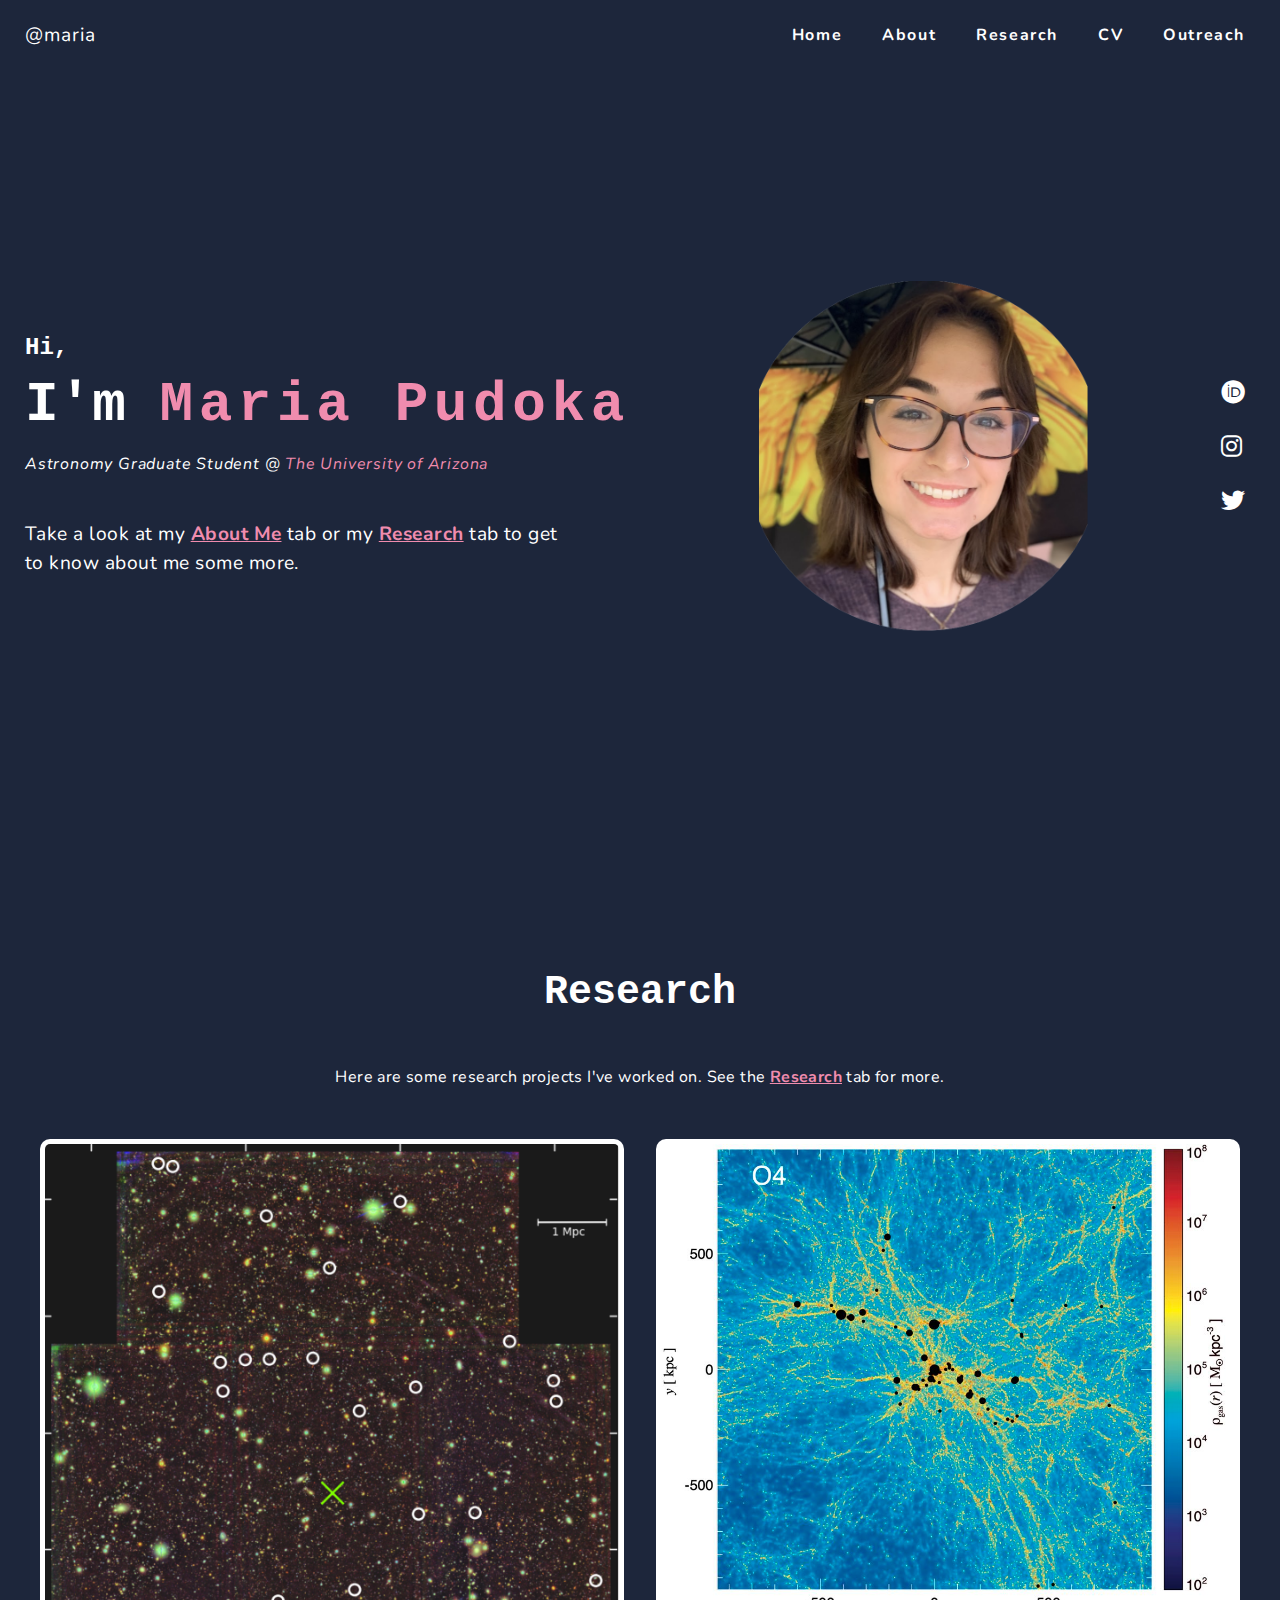
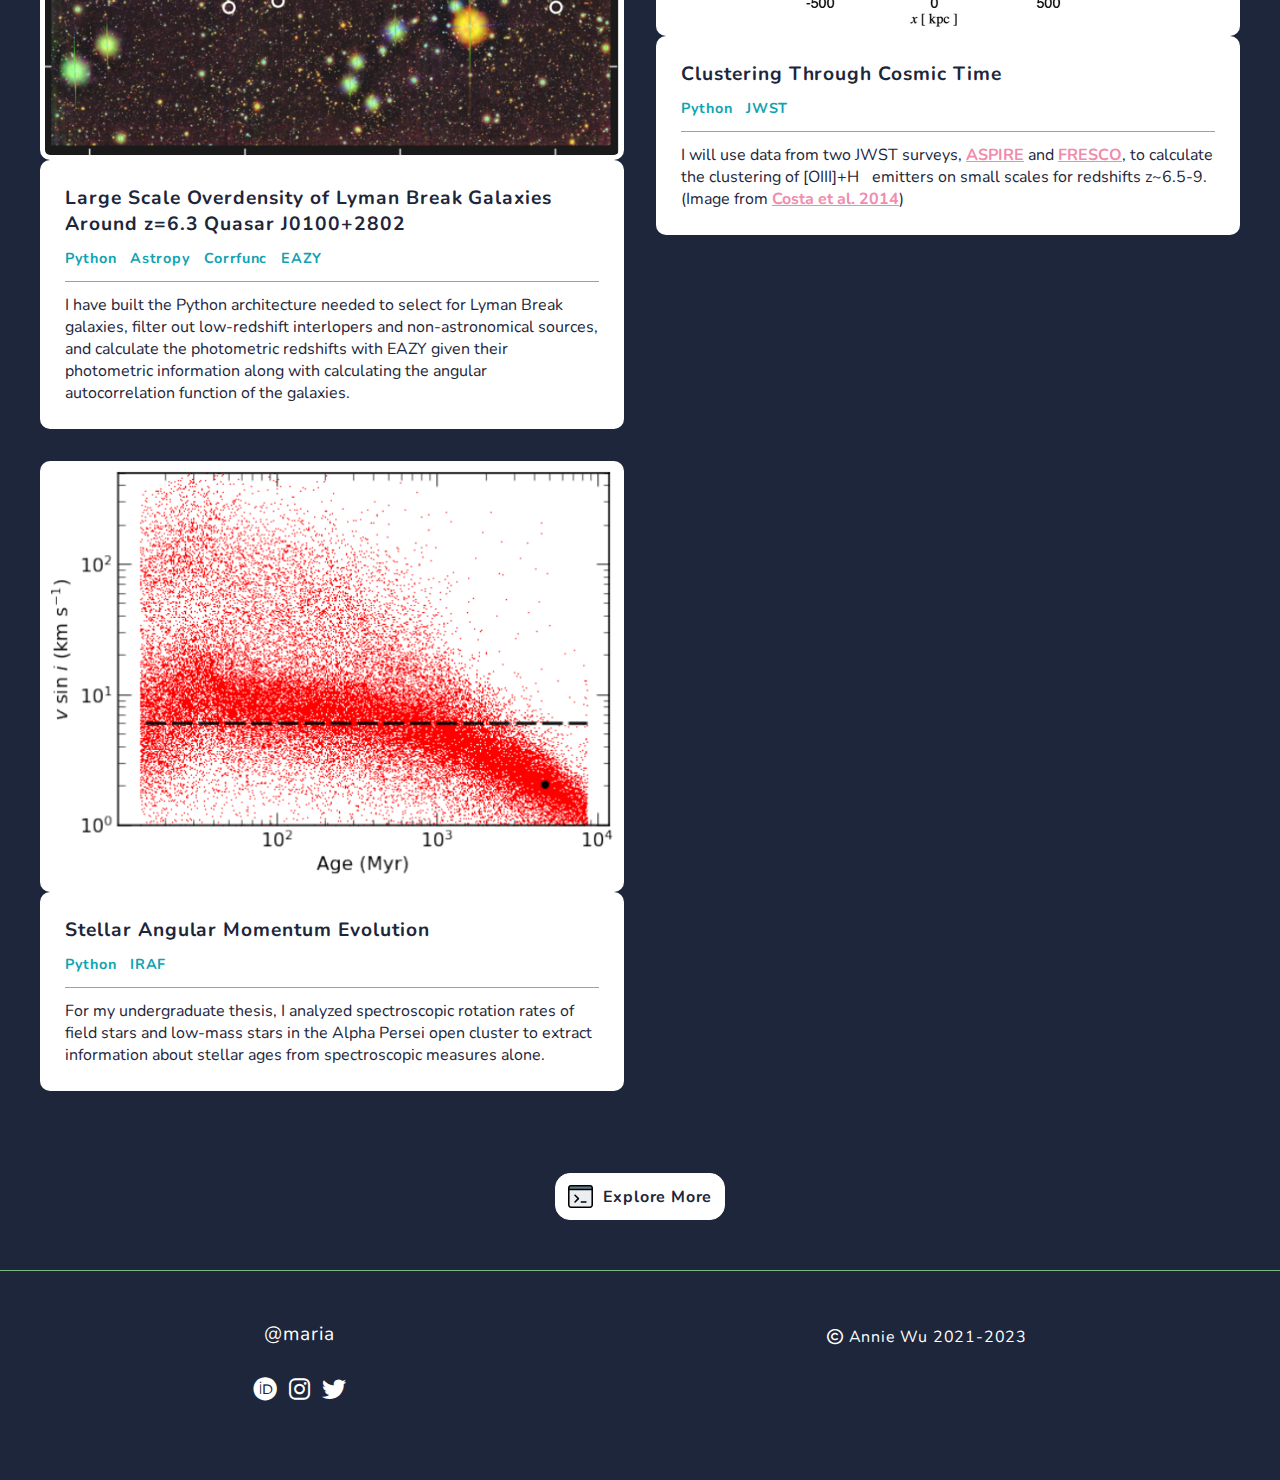
==== index.html @ 9f6498f4 "lines" ====
<!DOCTYPE html>
<html lang="en">

    <head>
       <title>Maria Pudoka</title>
        
        <!-- app or web page icon -->
	<link rel="apple-touch-icon" sizes="180x180" href="/jwst180.png">
	<link rel="apple-touch-icon" sizes="120x120" href="/jwst120.png">	
        <link rel="icon" type="image/png" sizes="32x32" href="/favicon-32x32.png">
        <link rel="icon" type="image/png" sizes="16x16" href="/favicon-16x16.png">
        <link rel="manifest" href="/site.webmanifest">

        <meta charset="UTF-8">
        <meta name="description" content="Hi! I'm Maria."/>
        
        
        <!-- Facebook Link Settings -->
        <meta property="og:title" content="Maria Pudoka" />
        <meta property="og:description" content="Hi! I'm Maria."/>  
        <meta property="og:type" content="website" />
        <meta property="og:url" content="https://pudokam.github.io/index" />
        <meta property="og:locale" content="en_US" />
        <meta property="og:image" content="https://pudokam.github.io/img/me-smiling.png"/>

	<!-- Twitter Link Settings -->
        <meta name="twitter:card" content="summary_large_image">
        <meta name="twitter:title" content="Maria Pudoka">
        <meta name="twitter:description" content="Hi! I'm Maria." content="https://pudokam.github.io/img/me-smiling.png">
        <meta name="twitter:site" content="@astroPudoka">


	<!-- window on screen that website fills -->
        <meta name="viewport" content="width=device-width, initial-scale=1.0">
        <meta name="copyright" content="Annie Wu">
        
        
	<!-- search engine stuff -->
        <meta name="keywords" content="Maria Pudoka, Maria Pudoka astronomy, python, astronomy, astronomer, phd student, phd, maria pudoka phd, maria pudoka arizona, arizona, steward, maria pudoka steward, maria pudoka research, research, quasar, high redshift quasar, overdensity, maria pudoka publications,maria pudoka outreach, outreach, awow,advocates for women of the world, mount leadership society, polaris mentorship program, maria pudoka mentorship">
        <meta name="robots" content="all" />
        
        <!-- outside style sheets-->
	<link rel="canonical"  href="http://pudokam.github.io/research" />
        <link rel="preconnect" href="https://fonts.googleapis.com">
        <link rel="preconnect" href="https://fonts.gstatic.com" crossorigin>
        <link rel="stylesheet" href="https://fonts.googleapis.com/css?family=Nunito" >
        <link rel="stylesheet" href="https://cdnjs.cloudflare.com/ajax/libs/font-awesome/6.2.1/css/all.min.css" />
        
	<!-- local style sheets -->
        <link rel="stylesheet" href="./css/main.css" type="text/css">
        <link rel="stylesheet" href="./css/header.css" type="text/css">
        <link rel="stylesheet" href="./css/home.css" type="text/css">        
        <link rel="stylesheet" href="./css/projects.css" type="text/css">
        <link rel="stylesheet" href="./css/papers.css" type="text/css">
        <link rel="stylesheet" href="./css/footer.css" type="text/css">

    </head>

    <body>
        <header class="header">
            <a href="/" class="header-logo">@maria</a>
            <nav class="nav">
                <div class="toggle"><i class="fas fa-bars"></i></div>
                <ul class="nav-menu">
                    <li class="nav-item"><a href="/">Home</a></li>
                    <li class="nav-item"><a href="/about">About</a></li>
                    <li class="nav-item"><a href="/research">Research</a></li>
                    <li class="nav-item"><a href="/Pudoka_CV.pdf">CV</a></li>
                    <li class="nav-item"><a href="/outreach">Outreach</a></li>
                </ul>
            </nav>
        </header>

        <main class="main-container home-section">
            <section id="home">
                <div class="landing-page-details">
                    <h1 class="small-title">Hi,</h1>
                    <h2 class="big-title">I'm <span class="my-name pink">Maria Pudoka</span></h2>
                    <h3 class="medium-title"><em>Astronomy Graduate Student @ <a class="pink"
                                href="https://www.as.arizona.edu/">The University of Arizona</a></em></h3>
                    <div class="short-bio">
                        <p>Take a look at my <a class="hyperlink" href="/about">About Me</a> tab or my <a class="hyperlink" href="/research">Research</a> tab to get to know about me some more. </p>
                    </div>
                    <!-- <div class="cta-container email-container">
                        <a href="mailto:anniewu2303@gmail.com" class="cta email-button">
                            <img src="./img/email.svg" alt="Email Icon">
                            <span>Say Hello</span>
                        </a>
                    </div> -->
                </div>
                <div class="art-me">
                    <img src="./img/me-smiling.png"
                        alt="Pic of me in front of a yellow umbrella smiling.">
                </div>
                <div class="landing-page-socials">
                    <ul>
                        <li class="social-link">
                                <a href="https://orcid.org/0000-0003-4924-5941" aria-label="ORCiD"
                                    target="_blank">
                                    <i class="fa-brands fa-orcid"></i>
                                </a>
                            </li>
                            <li class="social-link">
                                <a href="https://instagram.com/maria.p.anne" aria-label="Instagram"
                                    target="_blank">
                                    <i class="fa-brands fa-instagram"></i>
                                </a>
                            </li>
                            <li class="social-link">
                                <a href="https://twitter.com/astroPudoka" aria-label="Instagram"
                                    target="_blank">
                                    <i class="fa-brands fa-twitter"></i>
                                </a>
                            </li>
                    </ul>
                </div>
            </section>
            <section class="projects" id="select-projects">
                <h2>Research</h2>
                <p class="section-description">
                    Here are some research projects I've worked on.  See the <a class="hyperlink"
                        href="\research">Research</a> tab for more.
                </p>
                <div class="project-cards-container">
                    <div class="card">
                        <img src="./img/research-preview/overdensity.png"
                            alt="Project Preview Screenshot" class="card-preview-img">
                        <div class="card-info">
                            <div class="title-and-links">
                                <span class="project-title">
                                    Large Scale Overdensity of Lyman Break Galaxies Around z=6.3 Quasar J0100+2802
                                </span>
                                <div class="project-links">
                                   <!-- <a href="https://nunflix-6e5b3.web.app/">
                                        <i class="fas fa-external-link-alt"></i>
                                    </a>-->
                                   
                                </div>
                            </div>
                            <div class="project-skills">
                                <span>Python</span>
                                <span>Astropy</span>
                                <span>Corrfunc</span>
                                <span>EAZY</span>
                            </div>
                            <p class="project-description">
                              I have built the Python architecture needed to select for Lyman Break galaxies, filter out low-redshift interlopers and non-astronomical sources, and calculate the photometric redshifts with EAZY given their photometric information along with calculating the angular autocorrelation function of the galaxies. 
                            </p>
                        </div>
                    </div>
                    
		<div class="card">
                        <img src="./img/research-preview/vsini.png"
                            alt="Project Preview Screenshot" class="card-preview-img">
                        <div class="card-info">
                            <div class="title-and-links">
                                <span class="project-title">
                                    Stellar Angular Momentum Evolution
                                </span>
                                <div class="project-links">
                                   <!-- <a href="https://nunflix-6e5b3.web.app/">
                                        <i class="fas fa-external-link-alt"></i>
                                    </a>-->
                                   
                                </div>
                            </div>
                            <div class="project-skills">
                                <span>Python</span>
                                <span>IRAF</span>
                            </div>
                            <p class="project-description">
                              For my undergraduate thesis, I analyzed spectroscopic rotation rates of field stars and low-mass stars in the Alpha Persei open cluster to
extract information about stellar ages from spectroscopic measures alone.
                            </p>
                        </div>
                    </div>                    
                    
                    
                    <div class="card">
                        <img src="./img/research-preview/costa14.jpg"
                            alt="Project Preview Screenshot" class="card-preview-img">
                        <div class="card-info">
                            <div class="title-and-links">
                                <span class="project-title">
                                    Clustering Through Cosmic Time
                                </span>
                                <div class="project-links">
                                    <!--<a href="https://musicplayer.anniew.xyz/">
                                        <i class="fas fa-external-link-alt"></i>
                                    </a>
                                    <a href="https://github.com/anniedotexe/music-player">
                                        <i class="fa-brands fa-github"></i>
                                    </a>-->
                                </div>
                            </div>
                            <div class="project-skills">
                                <span>Python</span>
                                <span>JWST</span>
                            </div>
                            <p class="project-description">
                                I will use data from two JWST surveys, <a class="hyperlink" href="https://aspire-quasar.github.io/">ASPIRE</a> and <a class="hyperlink" href="https://jwst-fresco.astro.unige.ch/">FRESCO</a>, to calculate the clustering of [OIII]+H<span>&beta;</span> emitters on small scales for redshifts z~6.5-9. (Image from <a class="hyperlink" href="https://academic.oup.com/mnras/article/439/2/2146/1020300?login=true">Costa et al. 2014</a>)
                            </p>
                        </div>
                    </div>
		
            </section>
            <div class="cta-container">
                <a href="/research" class="cta">
                    <img src="./img/coding.svg" alt="Code Icon">
                    <span>Explore More</span>
                </a>
            </div>
        </main>

        <footer class="footer-container">
            <div class="footer">
                <div class="footer-column">
                    <a href="/" class="footer-logo">@maria</a>
                    <div class="socials">
                        <ul>
                            
                            <li class="social-link">
                                <a href="https://orcid.org/0000-0003-4924-5941" aria-label="ORCiD"
                                    target="_blank">
                                    <i class="fa-brands fa-orcid"></i>
                                </a>
                            </li>
                            <li class="social-link">
                                <a href="https://instagram.com/maria.p.anne" aria-label="Instagram"
                                    target="_blank">
                                    <i class="fa-brands fa-instagram"></i>
                                </a>
                            </li>
                            <li class="social-link">
                                <a href="https://twitter.com/astroPudoka" aria-label="Instagram"
                                    target="_blank">
                                    <i class="fa-brands fa-twitter"></i>
                                </a>
                            </li>
                        </ul>
                    </div>
                    
                </div>
                <div class="footer-column">
                    <span class="copyright"><i class="fa-regular fa-copyright"></i> Annie Wu
                        2021-2023</span>
                </div>
            </div>
        </footer>

        <script src="./js/main.js"></script>
    </body>

</html>
---- css/main.css ----
* {
    margin: 0;
    padding: 0;
    box-sizing: border-box;
    font-family: 'Nunito', sans-serif;
    font-size: 16px;
    font-weight: 400;
    color: #FFFFFF;
    scroll-behavior: smooth;
}

body {
    background-color: #1D263B;
}

h1, h2, h3 {
    font-family: 'Fira Mono', monospace;
}

h2 {
    margin: 0 auto;
    text-align: center;
    font-size: 1.75em;
    font-weight: 700;
}

h3 {
    margin: 0 auto;
    text-align: center;
    font-size: 1.4em;
    font-weight: 700;
    letter-spacing: 0.1em;
}

a, span {
    font-family: inherit;
    font-size: inherit;
    font-weight: inherit;
}

.green {
    color: #7EB77F;
}

.bold {
    font-weight: 700;
}

.pink {
    font-family: inherit;
    font-size: inherit;
    font-weight: inherit;
    color: #F08CAE;
}

ul {
    list-style-type: none;
}

.social-link a i {
    transition: all 0.2s ease;
}

.social-link a i:hover {
    color: #F08CAE;
}

.main-container {
    margin: 0 auto;
    padding: 0 25px;
    text-align: center;
    max-width: 1600px;
}

section {
    margin: 0 auto;
    display: flex;
    flex-direction: column;
    justify-content: center;
    text-align: left;
    padding-top: 8vh;
}

section .hyperlink {
    color: #F08CAE;
    font-weight: 700;
    text-decoration: underline;
    transition: all 0.2s ease;
}

section .hyperlink:hover {
    color: #7EB77F;
}

.section-description {
    margin: 50px auto 0 auto;
    text-align: center;
    max-width: 1000px;
    line-height: 1.5em;
    letter-spacing: 0.025em;
}

.page-title {
    margin: 0 auto;
    display: flex;
    justify-content: center;
    align-items: center;
}

.page-title img {
    height: 40px;
    width: auto;
    margin-right: 20px;
}

@media only screen and (min-width: 768px) {
    h2 {
        font-size: 2.5em;
    }
    h3 {
        font-size: 2em;
    }
}
---- css/header.css ----
a {
    text-decoration: none;
}

header {
    margin: 0 auto;
    width: 100%;
    max-width: 1600px;
    display: flex;
    flex-direction: row;
    justify-content: space-between;
    text-align: center;
    align-items: center;
    height: 70px;
    padding: 0 15px;
    z-index: 2;
    background-color: #1D263B;
}

.header-logo {
    padding: 10px;
    font-size: 1.2em;
    letter-spacing: 0.05em;
}

.nav-menu {
    list-style-type: none;
    position: absolute;
    display: flex;
    justify-content: space-evenly;
    flex-direction: column;
    align-items: center;
    left: 0;
}

.nav-item {
    text-align: center;
    display: none;
}

.nav-item a {
    display: block;
    padding: 20px;
    font-weight: 700;
    width: 100vw;
    letter-spacing: 0.1em;
    transition: all 0.2s ease;
    color: #1D263B;
}

.nav-item a:hover, .nav-item a:focus {
    color: #F08CAE;
    text-decoration: underline;
}

.active {
    background-color: white;
}

.active .nav-item {
    display: block;
}

.toggle {
    padding: 1.1em;
}

.toggle i {
    font-size: 2em;
}

@media only screen and (min-width: 768px) {
    .nav {
        display: flex;
        text-align: center;
        justify-content: space-between;
        align-items: center;
    }
    .nav-menu {
        position: relative;
        align-items: center;
        flex-direction: row;
        background-color: #1D263B;
        height: fit-content;
        height: -moz-fit-content;
    }
    .nav-item {
        position: relative;
        display: block;
        width: fit-content;
        width: -moz-fit-content;
        margin: 0;
    }
    .nav-item a {
        width: fit-content;
        width: -moz-fit-content;
        color: #FFFFFF;
    }
    .toggle {
        display: none;
    }
}
---- css/home.css ----
.main-container {
    margin: -100px auto 0 auto;
}

/* --- LANDING PAGE --- */

#home {
    margin: 0 auto;
    display: flex;
    flex-direction: column;
    align-items: center;
    justify-content: space-between;
    min-height: 100vh;
}

.landing-page-details {
    margin: auto 0;
    display: flex;
    flex-direction: column;
    justify-content: center;
}

.landing-page-socials ul {
    display: flex;
    flex-direction: row;
    margin-bottom: 20px;
}

.landing-page-socials ul li a i {
    font-size: 1.5em;
    padding: 10px;
    margin: 0 5px;
}

.small-title {
    text-align: left;
    font-size: 1.5em;
    font-weight: 700;
    margin-bottom: 0.5em;
}

.big-title {
    margin: 0;
    text-align: left;
    font-weight: 700;
    font-size: 2.75em;
    letter-spacing: 0;
}

.my-name {
    letter-spacing: 0.1em;
    font-family: 'Fira Code', monospace;
}

h3 {
    margin: 5px 0 0 0;
    text-align: left;
}

h3 em {
    color: white;
    letter-spacing: 0.05em;
}

h3 a:hover {
    color: #7EB77F;
    text-decoration: underline;
}

.short-bio {
    margin-top: 1em;
    display: flex;
    flex-direction: column;
    align-items: flex-start;
}

.short-bio p {
    margin-top: 25px;
    font-size: 1.2em;
    line-height: 1.5em;
    letter-spacing: 0.025em;
}

.cta-container {
    display: flex;
    justify-content: center;
}

.cta {
    display: flex;
    text-align: center;
    align-items: center;
    width: fit-content;
    width: -moz-fit-content;
    padding: 10px 12px;
    border-radius: 15px;
    border: 1px solid #FFFFFF;
    font-weight: 700;
    letter-spacing: 0.05em;
    color: #1D263B;
    background-color: #FFFFFF;
    margin-top: 50px;
    transition: all 0.2s ease;
    cursor: pointer;
}

.cta img {
    height: 25px;
    width: 25px;
}

.cta span {
    margin-left: 10px;
    color: #1D263B;
    font-weight: 700;
}

.email-button {
    border: 1px solid #F08CAE;
    background-color: #F08CAE;
}

.cta:hover {
    border: 1px solid #7EB77F;
    background-color: #7EB77F;
    padding: 10px 20px;
}

.art-me {
    display: none;
    height: 350px;
}

.art-me img {
    height: 100%;
}

@media only screen and (min-width: 768px) {
    .big-title {
        font-size: 3.5em;
    }

    .short-bio {
        max-width: 90%;
    }

    .art-me {
        display: block;
    }

    #home {
        flex-direction: row;
    }

    .landing-page-socials ul {
        flex-direction: column;
    }

    .landing-page-socials ul li a i {
        margin: 5px 0;
    }

    .email-container {
        margin: 0;
    }
}

@media only screen and (min-width: 1000px) {
    #home {
        gap: 10%;
    }
}
---- css/projects.css ----
em {
    color: #1D263B;
}

.projects {
    padding-top: 100px;
    max-width: 1200px;
}

.project-cards-container {
    margin-top: 50px;
    height: fit-content;
    height: -moz-fit-content;
}

.card {
    display: inline-flex;
    flex-direction: column;
    color: #1D263B;
}

.card:not(:last-child) {
    margin: 0 auto 2em auto;
}

.card-preview-img {
    max-width: 100%;
    border-radius: 10px 10px 0 0;
    padding: 5px;
    background-color: white;
}

.card-info {
    padding: 25px;
    background-color: #FFFFFF;
    border-radius: 0 0 10px 10px;
}

.has-no-preview .card-info {
    border-radius: 10px;
}

.title-and-links {
    display: flex;
    justify-content: space-between;
    align-items: center;
    margin-bottom: 10px;
}

.project-title {
    font-size: 1.2em;
    font-weight: 700;
    letter-spacing: 0.05em;
    color: #1D263B;
}

.project-links {
    display: flex;
    flex-wrap: nowrap;
}

.project-links a i {
    padding: 5px;
}

.project-links a i {
    color: #F08CAE;
    font-size: 1.2em;
    transition: all 0.2s ease;
}

.project-links a i:hover {
    font-size: 1.25em;
    padding: 2px 5px;
    color: #7EB77F;
}

.project-links a:last-child {
    margin-left: 5px;
}

.project-skills {
    margin-bottom: 12px;
    padding-bottom: 12px;
    border-bottom: 1px solid #7EB77F;
}

.project-skills span {
    color: #0FA3B1;
    font-weight: 700;
    font-size: 0.9em;
    letter-spacing: 0.05em;
}

.project-skills span:not(:last-child) {
    margin-right: 10px;
}

.project-description {
    color: #1D263B;
}

@media only screen and (min-width: 768px) {
    .project-cards-container {
        column-count: 2;
        column-gap: 2em;
    }
}
---- css/papers.css ----
em {
    color: #1D263B;
}

.papers {
    padding-top: 100px;
    max-width: 1200px;
}

.paper-cards-container {
    margin-top: 50px;
   /* height: fit-content;*/
    height: -moz-fit-content;
}

.pcard {
    display: inline-flex;
    flex-direction: column;
    color: #1D263B;
}

.card:not(:last-child) {
    margin: 0 auto 2em auto;
}

.card-preview-img {
    max-width: 100%;
    border-radius: 10px 10px 10px 10px;
    padding: 5px;
    background-color: white;
}

.card-info {
    padding: 25px;
    background-color: #FFFFFF;
    border-radius: 10px 10px 10px 10px;
}

.has-no-preview .card-info {
    border-radius: 10px;
}

.title-and-links {
    display: flex;
    justify-content: space-between;
    align-items: center;
    margin-bottom: 10px;
}

.paper-title {
    font-size: 1.2em;
    font-weight: 700;
    letter-spacing: 0.05em;
    color: #1D263B;
}

.paper-links {
    display: flex;
    flex-wrap: nowrap;
}

.paper-links a i {
    padding: 5px;
}

.paper-links a i {
    color: #F08CAE;
    font-size: 1.2em;
    transition: all 0.2s ease;
}

.paper-links a i:hover {
    font-size: 1.25em;
    padding: 2px 5px;
    color: #7EB77F;
}

.paper-links a:last-child {
    margin-left: 5px;
}

.paper-skills {
    margin-bottom: 12px;
    padding-bottom: 12px;
    border-bottom: 1px solid #7EB77F;
}

.paper-skills span {
    color: #0FA3B1;
    font-weight: 700;
    font-size: 0.9em;
    letter-spacing: 0.05em;
}

.paper-skills span:not(:last-child) {
    margin-right: 10px;
}

.paper-description {
    color: #1D263B;
}

@media only screen and (min-width: 768px) {
    .paper-cards-container {
        column-count: 1;
        column-gap: 2em;
    }
}
---- css/footer.css ----
.footer-container {
    border-top: 1px solid #7EB77F;
    margin: 50px auto;
    padding-top: 50px;
}

.footer {
    margin: 0 auto;
    padding: 0 25px;
    display: flex;
    flex-direction: column;
    justify-content: center;
    text-align: center;
    align-items: center;
    flex-wrap: wrap;
    gap: 25px;
}

.footer-column {
    margin: 0 auto;
    display: flex;
    flex-direction: column;
    align-items: center;
    align-self: flex-start;
}

.footer-logo {
    font-size: 1.2em;
    margin-bottom: 5px;
    letter-spacing: 0.05em;
}

.socials {
    margin: 10px 0;
}

.socials ul {
    display: flex;
    flex-direction: row;
    align-items: center;
    text-align: center;
    margin: 15px 0;
}

.socials ul li:not(:last-child) {
    margin-right: 12px;
}

.socials ul li a i {
    font-size: 1.5em;
}

.copyright {
    margin-top: 5px;
    letter-spacing: 0.05em;
}

.footer-button {
    display: flex;
    text-align: center;
    align-items: center;
    letter-spacing: 0.05em;
    transition: all 0.2s ease;
}

.footer-button:hover {
    text-decoration: underline;
    color: #F08CAE;
}

.footer-button:not(:last-child) {
    margin-bottom: 25px;
}

.footer-button img {
    margin-right: 12px;
}

@media only screen and (min-width: 768px) {
    .footer {
        margin: 0 auto;
        padding: 0 25px;
        flex-direction: row;
        justify-content: space-between;
        max-width: 1600px;
    }
}
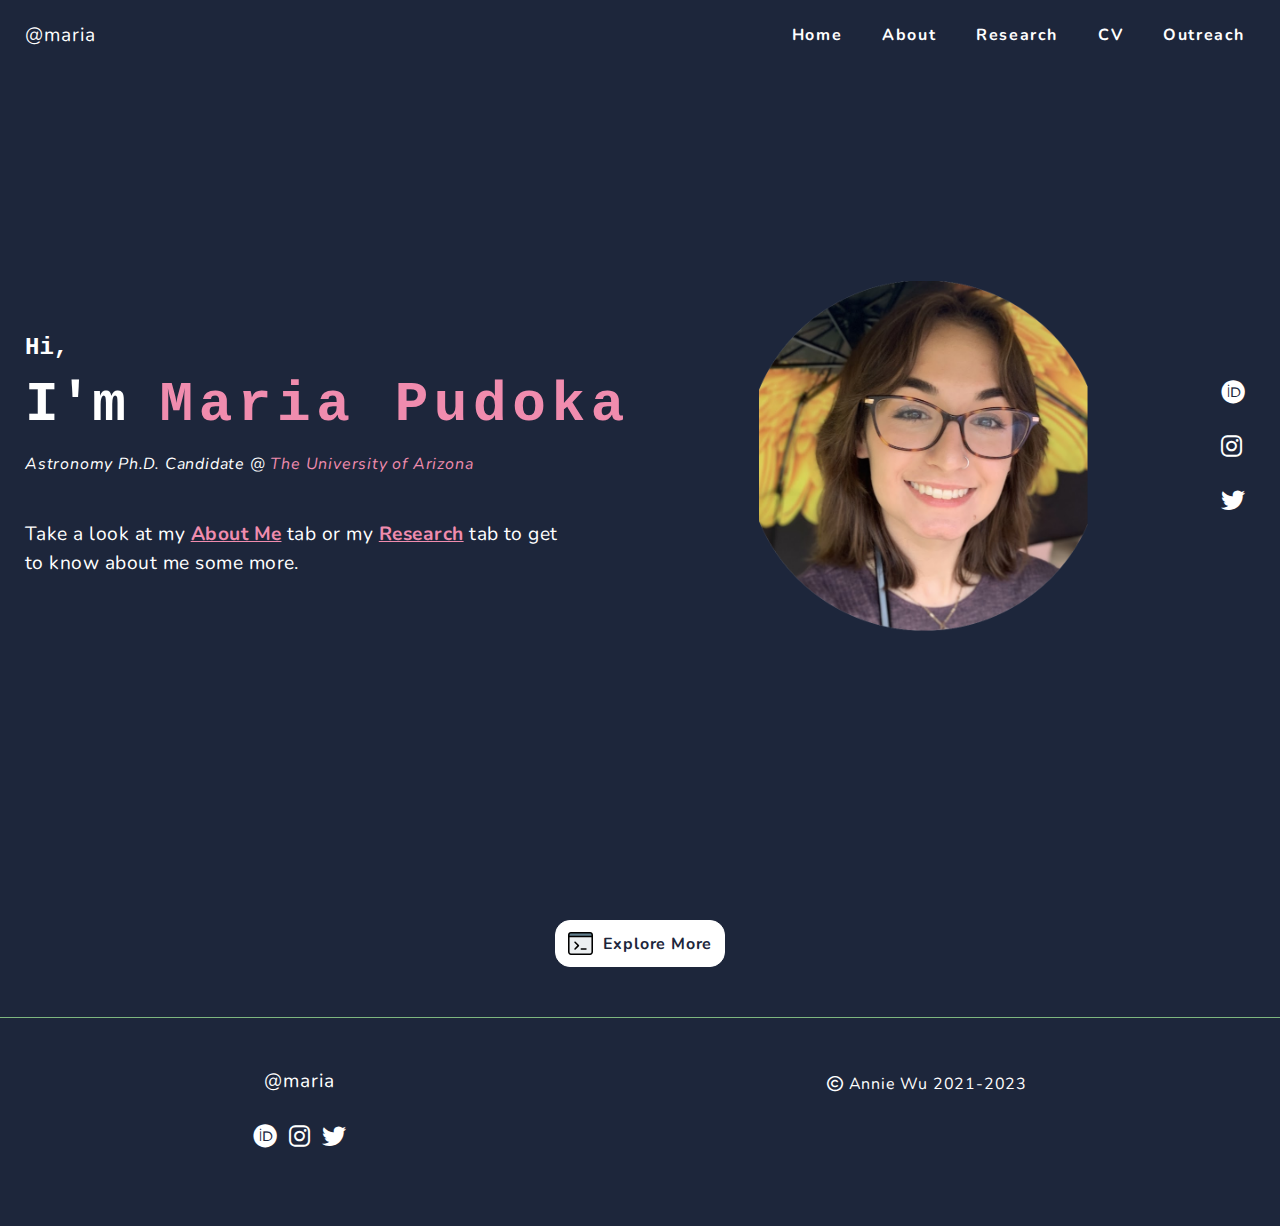
==== commit 7998d38c: "personal updates" ====
--- a/index.html
+++ b/index.html
@@ -40,7 +40,7 @@
         <meta name="robots" content="all" />
         
         <!-- outside style sheets-->
-	<link rel="canonical"  href="http://pudokam.github.io/research" />
+	<link rel="canonical"  href="https://pudokam.github.io/" />
         <link rel="preconnect" href="https://fonts.googleapis.com">
         <link rel="preconnect" href="https://fonts.gstatic.com" crossorigin>
         <link rel="stylesheet" href="https://fonts.googleapis.com/css?family=Nunito" >
@@ -65,7 +65,7 @@
                     <li class="nav-item"><a href="/">Home</a></li>
                     <li class="nav-item"><a href="/about">About</a></li>
                     <li class="nav-item"><a href="/research">Research</a></li>
-                    <li class="nav-item"><a href="/Pudoka_CV.pdf">CV</a></li>
+                    <li class="nav-item"><a href="/Pudoka_CV.pdf" target="_blank" rel="noopener noreferrer">CV</a></li>
                     <li class="nav-item"><a href="/outreach">Outreach</a></li>
                 </ul>
             </nav>
@@ -76,7 +76,7 @@
                 <div class="landing-page-details">
                     <h1 class="small-title">Hi,</h1>
                     <h2 class="big-title">I'm <span class="my-name pink">Maria Pudoka</span></h2>
-                    <h3 class="medium-title"><em>Astronomy Graduate Student @ <a class="pink"
+                    <h3 class="medium-title"><em>Astronomy Ph.D. Candidate @ <a class="pink"
                                 href="https://www.as.arizona.edu/">The University of Arizona</a></em></h3>
                     <div class="short-bio">
                         <p>Take a look at my <a class="hyperlink" href="/about">About Me</a> tab or my <a class="hyperlink" href="/research">Research</a> tab to get to know about me some more. </p>
@@ -115,95 +115,7 @@
                     </ul>
                 </div>
             </section>
-            <section class="projects" id="select-projects">
-                <h2>Research</h2>
-                <p class="section-description">
-                    Here are some research projects I've worked on.  See the <a class="hyperlink"
-                        href="\research">Research</a> tab for more.
-                </p>
-                <div class="project-cards-container">
-                    <div class="card">
-                        <img src="./img/research-preview/overdensity.png"
-                            alt="Project Preview Screenshot" class="card-preview-img">
-                        <div class="card-info">
-                            <div class="title-and-links">
-                                <span class="project-title">
-                                    Large Scale Overdensity of Lyman Break Galaxies Around z=6.3 Quasar J0100+2802
-                                </span>
-                                <div class="project-links">
-                                   <!-- <a href="https://nunflix-6e5b3.web.app/">
-                                        <i class="fas fa-external-link-alt"></i>
-                                    </a>-->
-                                   
-                                </div>
-                            </div>
-                            <div class="project-skills">
-                                <span>Python</span>
-                                <span>Astropy</span>
-                                <span>Corrfunc</span>
-                                <span>EAZY</span>
-                            </div>
-                            <p class="project-description">
-                              I have built the Python architecture needed to select for Lyman Break galaxies, filter out low-redshift interlopers and non-astronomical sources, and calculate the photometric redshifts with EAZY given their photometric information along with calculating the angular autocorrelation function of the galaxies. 
-                            </p>
-                        </div>
-                    </div>
-                    
-		<div class="card">
-                        <img src="./img/research-preview/vsini.png"
-                            alt="Project Preview Screenshot" class="card-preview-img">
-                        <div class="card-info">
-                            <div class="title-and-links">
-                                <span class="project-title">
-                                    Stellar Angular Momentum Evolution
-                                </span>
-                                <div class="project-links">
-                                   <!-- <a href="https://nunflix-6e5b3.web.app/">
-                                        <i class="fas fa-external-link-alt"></i>
-                                    </a>-->
-                                   
-                                </div>
-                            </div>
-                            <div class="project-skills">
-                                <span>Python</span>
-                                <span>IRAF</span>
-                            </div>
-                            <p class="project-description">
-                              For my undergraduate thesis, I analyzed spectroscopic rotation rates of field stars and low-mass stars in the Alpha Persei open cluster to
-extract information about stellar ages from spectroscopic measures alone.
-                            </p>
-                        </div>
-                    </div>                    
-                    
-                    
-                    <div class="card">
-                        <img src="./img/research-preview/costa14.jpg"
-                            alt="Project Preview Screenshot" class="card-preview-img">
-                        <div class="card-info">
-                            <div class="title-and-links">
-                                <span class="project-title">
-                                    Clustering Through Cosmic Time
-                                </span>
-                                <div class="project-links">
-                                    <!--<a href="https://musicplayer.anniew.xyz/">
-                                        <i class="fas fa-external-link-alt"></i>
-                                    </a>
-                                    <a href="https://github.com/anniedotexe/music-player">
-                                        <i class="fa-brands fa-github"></i>
-                                    </a>-->
-                                </div>
-                            </div>
-                            <div class="project-skills">
-                                <span>Python</span>
-                                <span>JWST</span>
-                            </div>
-                            <p class="project-description">
-                                I will use data from two JWST surveys, <a class="hyperlink" href="https://aspire-quasar.github.io/">ASPIRE</a> and <a class="hyperlink" href="https://jwst-fresco.astro.unige.ch/">FRESCO</a>, to calculate the clustering of [OIII]+H<span>&beta;</span> emitters on small scales for redshifts z~6.5-9. (Image from <a class="hyperlink" href="https://academic.oup.com/mnras/article/439/2/2146/1020300?login=true">Costa et al. 2014</a>)
-                            </p>
-                        </div>
-                    </div>
-		
-            </section>
+
             <div class="cta-container">
                 <a href="/research" class="cta">
                     <img src="./img/coding.svg" alt="Code Icon">
--- a/css/projects.css
+++ b/css/projects.css
@@ -4,7 +4,7 @@
 
 .projects {
     padding-top: 100px;
-    max-width: 1200px;
+    max-width: 1000px;
 }
 
 .project-cards-container {
@@ -33,7 +33,7 @@
 .card-info {
     padding: 25px;
     background-color: #FFFFFF;
-    border-radius: 0 0 10px 10px;
+    border-radius:0 0 10px 10px;
 }
 
 .has-no-preview .card-info {
--- a/css/papers.css
+++ b/css/papers.css
@@ -4,12 +4,12 @@
 
 .papers {
     padding-top: 100px;
-    max-width: 1200px;
+    max-width: 1000px;
 }
 
 .paper-cards-container {
     margin-top: 50px;
-   /* height: fit-content;*/
+   height: fit-content;
     height: -moz-fit-content;
 }
 
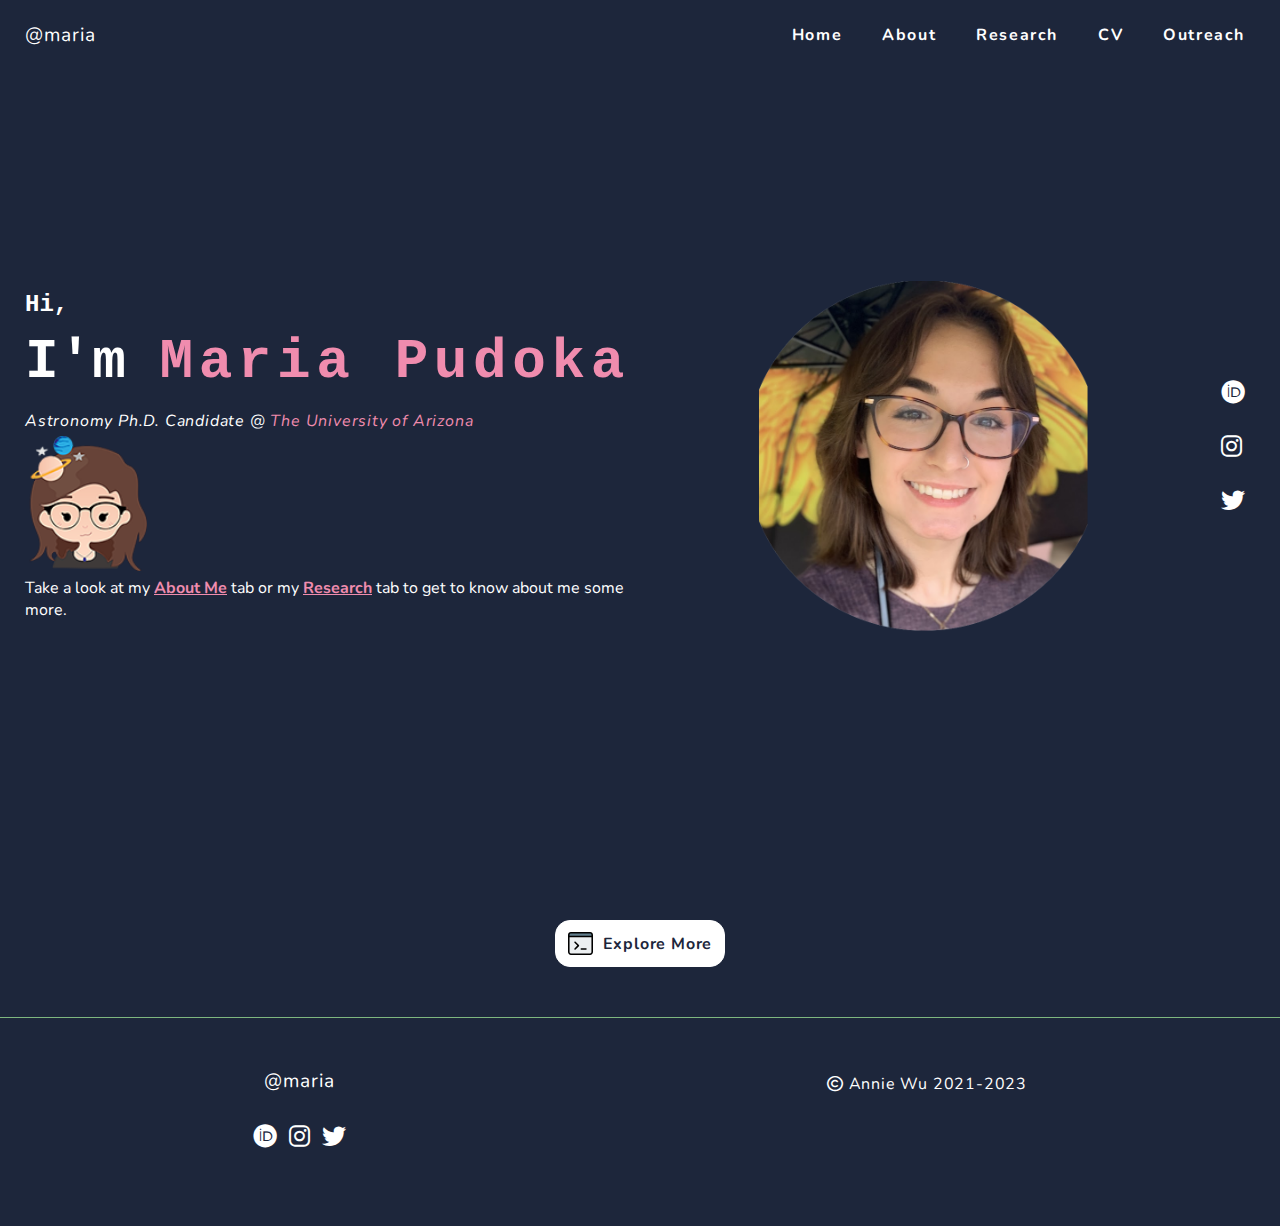
==== commit b4c2556f: "icon" ====
--- a/index.html
+++ b/index.html
@@ -5,10 +5,10 @@
        <title>Maria Pudoka</title>
         
         <!-- app or web page icon -->
-	<link rel="apple-touch-icon" sizes="180x180" href="/jwst180.png">
-	<link rel="apple-touch-icon" sizes="120x120" href="/jwst120.png">	
+	    <link rel="apple-touch-icon" sizes="180x180" href="./img/maria icon 180px.png">
+	    <link rel="apple-touch-icon" sizes="120x120" href="./img/maria icon 120px.png">	
         <link rel="icon" type="image/png" sizes="32x32" href="/favicon-32x32.png">
-        <link rel="icon" type="image/png" sizes="16x16" href="/favicon-16x16.png">
+        <link rel="icon" type="image/png" sizes="16x16" href="./img/maria icon 16px.png">
         <link rel="manifest" href="/site.webmanifest">
 
         <meta charset="UTF-8">
@@ -78,9 +78,15 @@
                     <h2 class="big-title">I'm <span class="my-name pink">Maria Pudoka</span></h2>
                     <h3 class="medium-title"><em>Astronomy Ph.D. Candidate @ <a class="pink"
                                 href="https://www.as.arizona.edu/">The University of Arizona</a></em></h3>
-                    <div class="short-bio">
-                        <p>Take a look at my <a class="hyperlink" href="/about">About Me</a> tab or my <a class="hyperlink" href="/research">Research</a> tab to get to know about me some more. </p>
-                    </div>
+
+
+                    <div class="timgcontainer">
+                        <img src="./img/maria icon 120px.png" alt="me icon" width="20%">
+                        <p>
+                            Take a look at my <a class="hyperlink" href="/about">About Me</a> tab or my <a class="hyperlink" href="/research">Research</a> tab to get to know about me some more.
+                         </p>
+                    </div>            
+                    
                     <!-- <div class="cta-container email-container">
                         <a href="mailto:anniewu2303@gmail.com" class="cta email-button">
                             <img src="./img/email.svg" alt="Email Icon">
--- a/css/main.css
+++ b/css/main.css
@@ -113,6 +113,20 @@
     margin-right: 20px;
 }
 
+.page-title-about {
+    margin: 0 auto;
+    display: flex;
+    justify-content: center;
+    align-items: center;
+}
+
+.page-title-about img {
+    width: 80px;
+    height: auto;
+    margin-right: 10px;
+}
+
+
 @media only screen and (min-width: 768px) {
     h2 {
         font-size: 2.5em;
